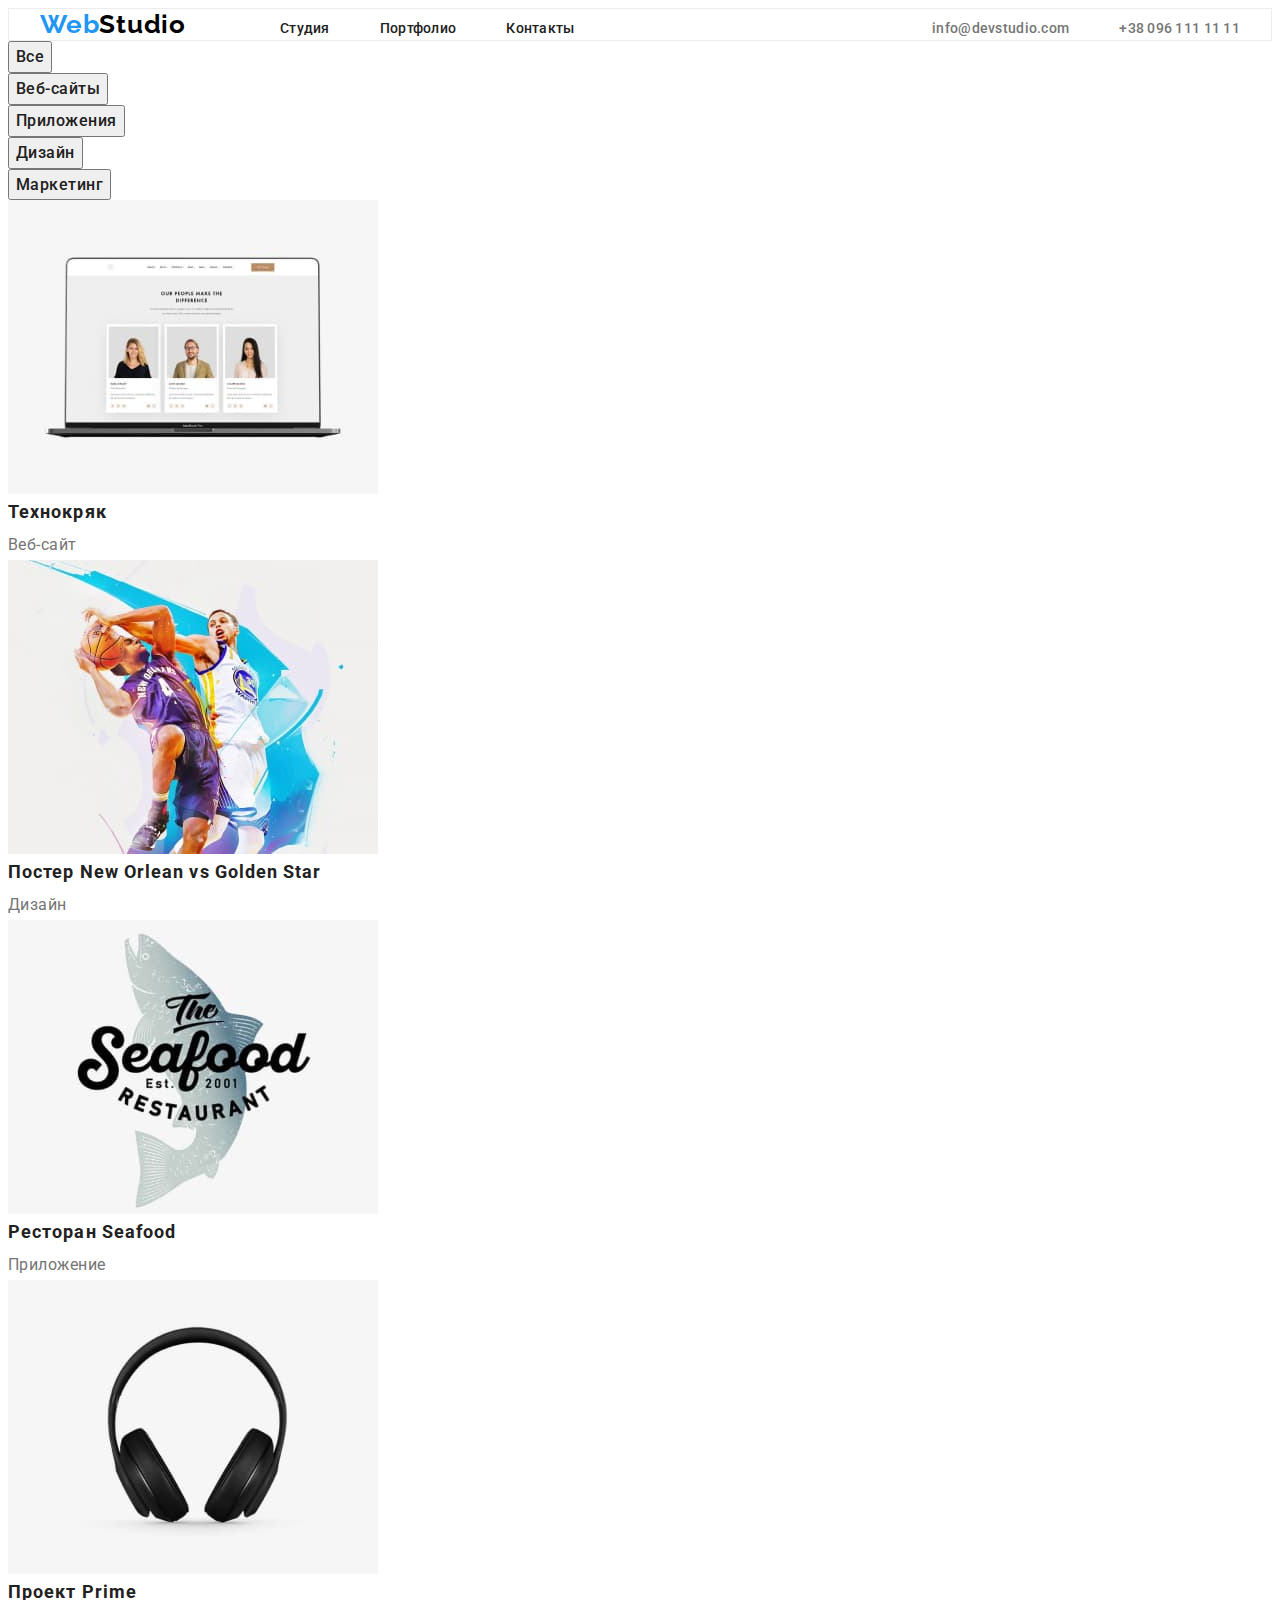
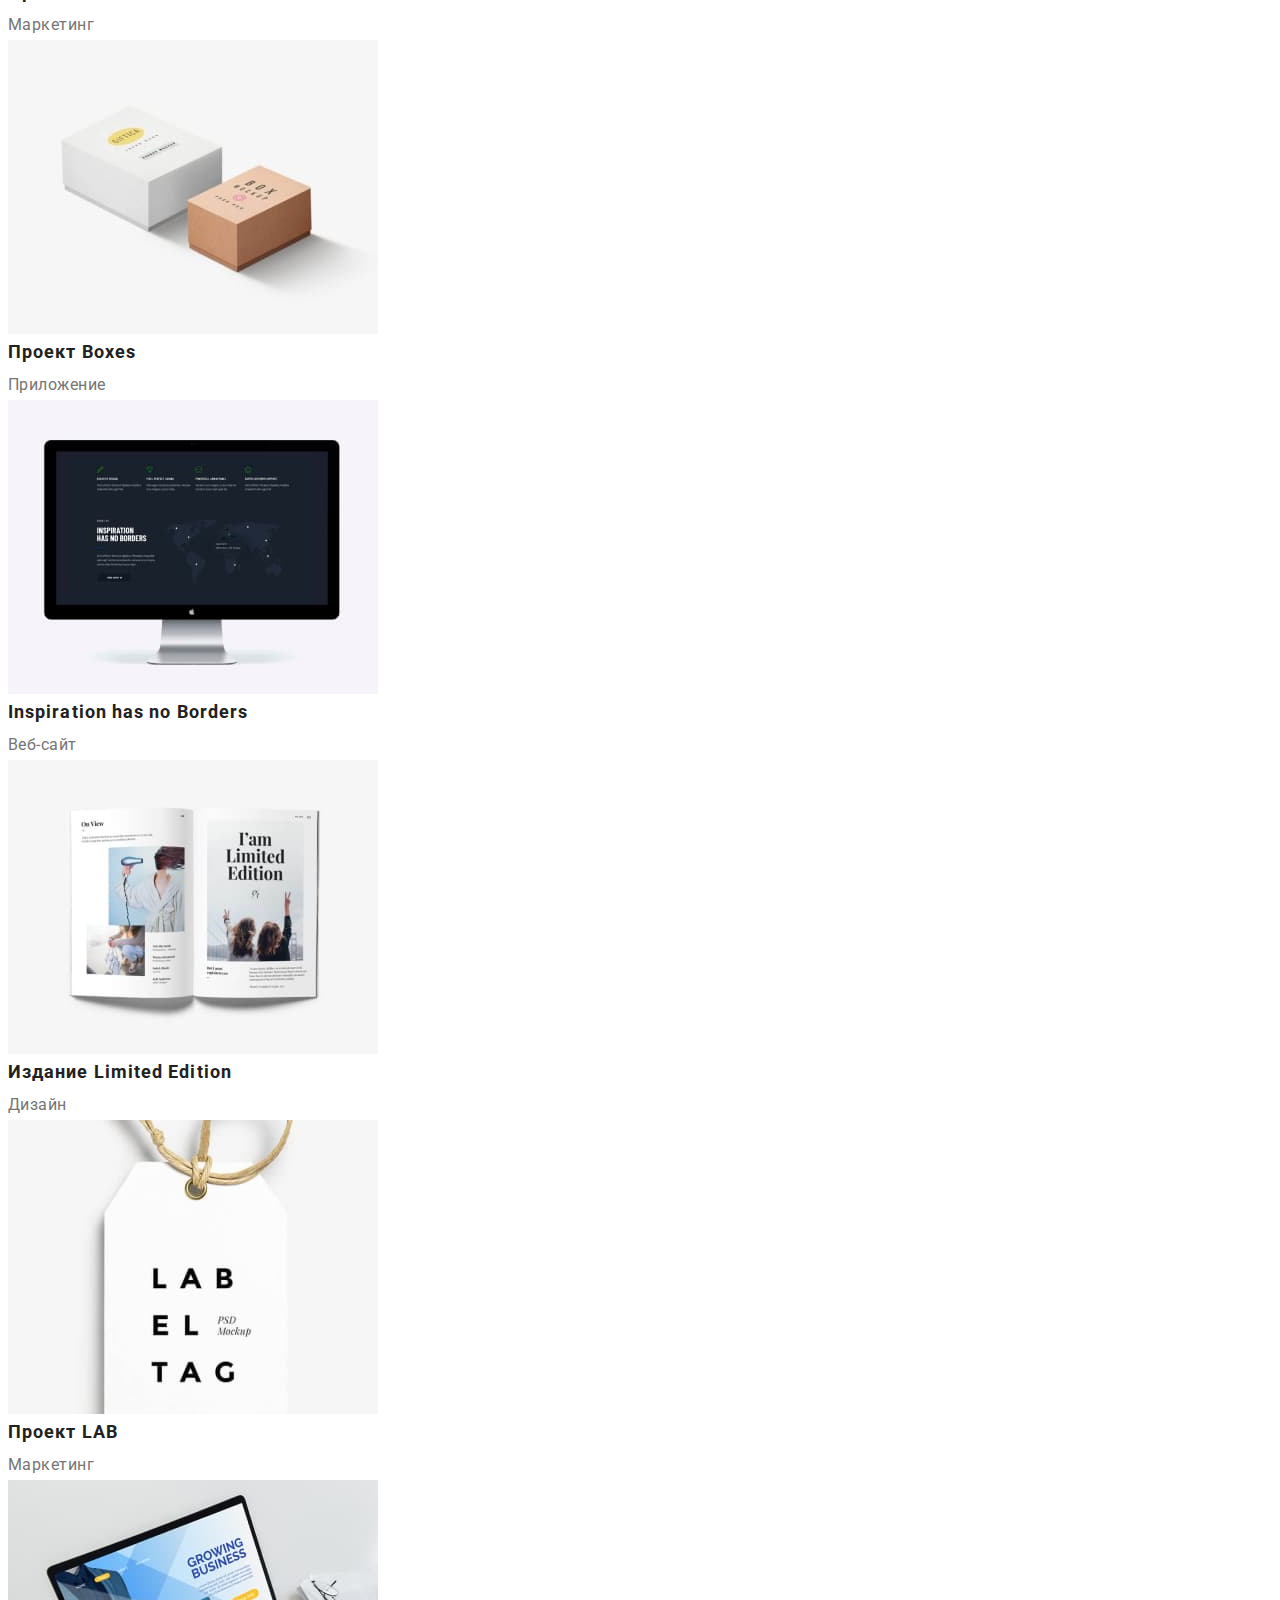
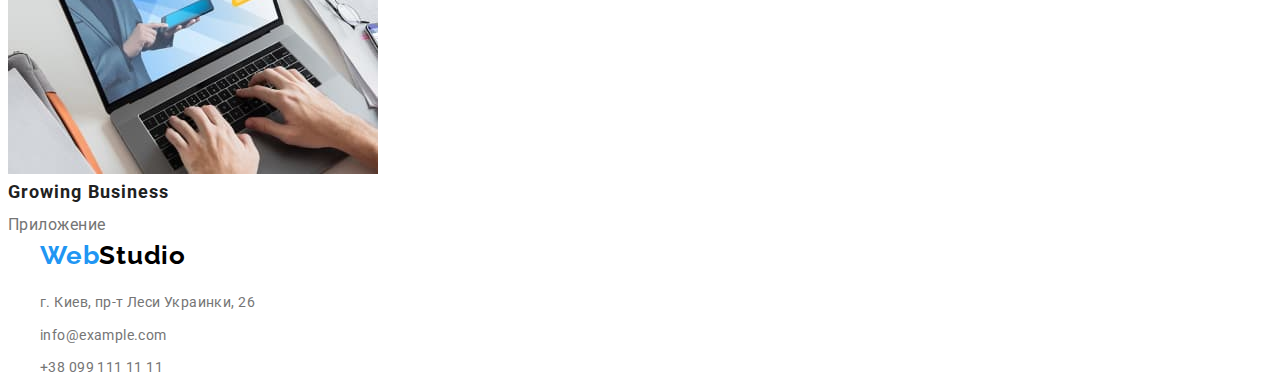
==== portfolio.html @ 62e8ec22 "Переносим файлы с ДЗ2 и добавляем стили геометрии" ====
<!DOCTYPE html>
<html lang="ru">
  <head>
    <meta charset="UTF-8" />
    <meta http-equiv="X-UA-Compatible" content="IE=edge" />
    <meta name="viewport" content="width=device-width, initial-scale=1.0" />
    <title lang="en">WebStudio</title>
    <link rel="preconnect" href="https://fonts.gstatic.com" />
    <link
      href="https://fonts.googleapis.com/css2?family=Raleway:wght@700&family=Roboto:wght@400;500;700;900&display=swap"
      rel="stylesheet"
    />
    <link rel="stylesheet" href="./css/styles.css" />
  </head>
  <body>
    <!-- HEADER -->
    <header class="header">
      <div class="container header-container">
      <nav class="nav-header">
        <a class="link-logo link" href="./index.html" lang="en"
          ><span class="logo-first-part">Web</span>Studio</a
        >
        <ul class="menu">
          <li class="menu-item list">
            <a class="menu-link link" href="./index.html">Студия</a>
          </li>
          <li class="menu-item list">
            <a class="menu-link link" href="#">Портфолио</a>
          </li>
          <li class="menu-item list">
            <a class="menu-link link" href="#">Контакты</a>
          </li>
        </ul>
      </nav>
      <ul class="list-contact">
        <li class="list-contact-item list">
          <a class="list-contact-link link" href="mailto:info@devstudio.com"
            >info@devstudio.com</a
          >
        </li>
        <li class="list-contact-item list">
          <a class="list-contact-link link" href="tel:+380961111111"
            >+38 096 111 11 11</a
          >
        </li>
      </ul>
      </div>
    </header>

    <main>
      <!--PORTFOLIO-->
      <section class="portfolio-section">
        <h2 hidden>Портфолио</h2>
        <ul class="list-filter list">
          <li class="list-filter-item">
            <button class="filter-button" type="button">Все</button>
          </li>
          <li class="list-filter-item">
            <button class="filter-button" type="button">Веб-сайты</button>
          </li>
          <li class="list-filter-item">
            <button class="filter-button" type="button">Приложения</button>
          </li>
          <li class="list-filter-item">
            <button class="filter-button" type="button">Дизайн</button>
          </li>
          <li class="list-filter-item">
            <button class="filter-button" type="button">Маркетинг</button>
          </li>
        </ul>

        <ul class="list-portfolio list">
          <li class="list-portfolio-item">
            <img
              class="list-portfolio-image"
              src="./images/portfolio/portfolio-1.jpg"
              alt="Фото сотрудников"
              width="370"
              height="294"
            />
            <h3 class="list-portfolio-title">Технокряк</h3>
            <p class="description-portfolio">Веб-сайт</p>
          </li>
          <li class="list-portfolio-item">
            <img
              class="list-portfolio-image"
              src="./images/portfolio/portfolio-2.jpg"
              alt="Двое парней играют в баскетбол"
              width="370"
              height="294"
            />
            <h3 class="list-portfolio-title">
              Постер <span lang="en">New Orlean vs Golden Star</span>
            </h3>
            <p class="description-portfolio">Дизайн</p>
          </li>
          <li class="list-portfolio-item">
            <img
              class="list-portfolio-image"
              src="./images/portfolio/portfolio-3.jpg"
              alt="Рыба"
              width="370"
              height="294"
            />
            <h3 class="list-portfolio-title">
              Ресторан <span lang="en">Seafood</span>
            </h3>
            <p class="description-portfolio">Приложение</p>
          </li>
          <li class="list-portfolio-item">
            <img
              class="list-portfolio-image"
              src="./images/portfolio/portfolio-4.jpg"
              alt="Наушники"
              width="370"
              height="294"
            />
            <h3 class="list-portfolio-title">
              Проект <span lang="en">Prime</span>
            </h3>
            <p class="description-portfolio">Маркетинг</p>
          </li>
          <li class="list-portfolio-item">
            <img
              class="list-portfolio-image"
              src="./images/portfolio/portfolio-5.jpg"
              alt="Коробки"
              width="370"
              height="294"
            />
            <h3 class="list-portfolio-title">
              Проект <span lang="en">Boxes</span>
            </h3>
            <p class="description-portfolio">Приложение</p>
          </li>
          <li class="list-portfolio-item">
            <img
              class="list-portfolio-image"
              src="./images/portfolio/portfolio-6.jpg"
              alt="Монитор"
              width="370"
              height="294"
            />
            <h3 class="list-portfolio-title" lang="en">
              Inspiration has no Borders
            </h3>
            <p class="description-portfolio">Веб-сайт</p>
          </li>
          <li class="list-portfolio-item">
            <img
              class="list-portfolio-image"
              src="./images/portfolio/portfolio-7.jpg"
              alt="Открытая книга"
              width="370"
              height="294"
            />
            <h3 class="list-portfolio-title">
              Издание <span lang="en">Limited Edition</span>
            </h3>
            <p class="description-portfolio">Дизайн</p>
          </li>
          <li class="list-portfolio-item">
            <img
              class="list-portfolio-image"
              src="./images/portfolio/portfolio-8.jpg"
              alt="Бирка"
              width="370"
              height="294"
            />
            <h3 class="list-portfolio-title">
              Проект <span lang="en">LAB</span>
            </h3>
            <p class="description-portfolio">Маркетинг</p>
          </li>
          <li class="list-portfolio-item">
            <img
              class="list-portfolio-image"
              src="./images/portfolio/portfolio-9.jpg"
              alt="Ноутбук"
              width="370"
              height="294"
            />
            <h3 class="list-portfolio-title" lang="en">Growing Business</h3>
            <p class="description-portfolio">Приложение</p>
          </li>
        </ul>
      </section>
    </main>

    <!--FOOTER-->
    <footer>
      <div class="container">
      <a class="link-logo link" href="./index.html" lang="en"
        ><span class="logo-first-part">Web</span>Studio</a
      >
      <address class="footer-contact">
        <ul class="contact-list">
          <li class="contact-list-item list">
            <a
              class="contact-list-link link"
              href="https://goo.gl/maps/uwmR4bDLLU36MTBo9"
              target="_blank"
              rel="noopener noreferrer"
              >г. Киев, пр-т Леси Украинки, 26</a
            >
          </li>
          <li class="contact-list-item list">
            <a class="contact-list-link link" href="mailto:info@example.com"
              >info@example.com</a
            >
          </li>
          <li class="contact-list-item list">
            <a class="contact-list-link link" href="tel:+380991111111"
              >+38 099 111 11 11</a
            >
          </li>
        </ul>
      </address>
      </div>
    </footer>
  </body>
</html>
---- css/styles.css ----
:root {
  --main-font: "Roboto", sans-serif;
  --secondary-font: "Raleway", sans-serif;
  --accent-color: #2196f3;
  --main-grey-color: #757575;
  --main-black-color: #212121;
}

h1,
h2,
h3,
h4,
h5,
h6,
p {
  margin-top: 0;
  margin-bottom: 0;
}

ul,
ol {
  margin-top: 0;
  margin-bottom: 0;
  padding-left: 0;
}

img {
  display: block;
}

.list {
  list-style: none;
}

.link {
  text-decoration: none;
}

.container {
  width: 1200px;
  padding-left: 15px;
  padding-right: 15px;
  margin: 0 auto;
}

.section {
  padding-top: 94px;
  padding-bottom: 94px;
}
body {
  font-family: var(--main-font);
}

/* ============= COMPONENTS ============= */
.title {
  font-weight: 700;
  font-size: 36px;
  line-height: 1.16;
  text-align: center;
  letter-spacing: 0.03em;
  color: var(--main-black-color);
  margin-bottom: 50px;
}

/* =============END COMPONENTS ============= */

/*===================HEADER===================*/
.header {
  border: 1px solid #ececec;
}
.header-container {
  display: flex;
  align-items: baseline;
  justify-content: space-between;
}

.nav-header {
  display: flex;
  align-items: baseline;
}

.link-logo {
  font-family: var(--secondary-font);
  font-weight: 700;
  font-size: 26px;
  line-height: 1.19;
  letter-spacing: 0.03em;
  color: #000000;
  margin-right: 94px;
}

.logo-first-part {
  color: #2196f3;
}
.menu {
  display: flex;
}

.menu-item:not(:last-child) {
  margin-right: 50px;
}

.menu-link {
  font-weight: 500;
  font-size: 14px;
  line-height: 1.14;
  letter-spacing: 0.02em;
  color: var(--main-black-color);
}

.menu-link:hover,
.menu-link:focus {
  color: var(--accent-color);
}

.list-contact {
  display: flex;
}

.list-contact-item:not(:last-child) {
  margin-right: 50px;
}

.list-contact-link {
  font-weight: 500;
  font-size: 14px;
  line-height: 1.4;
  letter-spacing: 0.02em;
  color: var(--main-grey-color);
}

.list-contact-link:hover,
.list-contact-link:focus {
  color: var(--accent-color);
}

/*=================END HEADER=================*/

/*===================HERO=====================*/

.hero-section {
  text-align: center;
  padding-top: 200px;
  padding-bottom: 200px;
}
.hero-title {
  font-weight: 900;
  font-size: 44px;
  line-height: 1.36;
  text-align: center;
  letter-spacing: 0.06em;
  text-transform: uppercase;
  margin-bottom: 30px;
}

.modal-btn {
  padding: 10px 32px;
  border-radius: 4px;
  font-weight: 700;
  font-size: 16px;
  line-height: 1.87;
  letter-spacing: 0.06em;
  background-color: #2196f3;
  color: #ffffff;
  cursor: pointer;
}

.modal-btn:hover,
.modal-btn:focus {
  background-color: #188ce8;
}

/*=================END HERO=================*/

/*=================ADVANTAGE=================*/

.advantage-list {
  display: flex;
}

.advantage-list-item {
  width: 270px;
  height: 101px;
}
.advantage-list-item:not(:last-child) {
  margin-right: 30px;
}
.advantage-title {
  font-weight: 700;
  font-size: 14px;
  line-height: 1.42;
  letter-spacing: 0.03em;
  text-transform: uppercase;
  color: var(--main-black-color);
  margin-bottom: 10px;
}

.description {
  font-size: 14px;
  line-height: 1.71;
  letter-spacing: 0.03em;
  color: var(--main-grey-color);
}
/*=================END ADVANTAGE=================*/

/*=================DOING=================*/

.doing-list {
  display: flex;
  justify-content: center;
}

.doing-list-item:not(:last-child) {
  margin-right: 30px;
}

/*=================END DOING=================*/

/*=================TEAM=================*/

.team-list {
  display: flex;
}

.team-list-item:not(:last-child) {
  margin-right: 30px;
}

.team-list-item {
  display: flex;
  flex-direction: column;
  align-items: center;
}

.team-list-image {
  margin-bottom: 30px;
}

.team-title {
  font-weight: 500;
  font-size: 16px;
  line-height: 1.18;
  letter-spacing: 0.03em;
  color: var(--main-black-color);
  margin-bottom: 10px;
}

.position {
  font-weight: 400;
  font-size: 16px;
  line-height: 1.18;
  letter-spacing: 0.03em;
  color: var(--main-grey-color);
}
/*=================END TEAM=================*/

/*=================FOOTER=================*/

.footer-container {
  display: block;
}


.footer-contact {
  margin-top: 20px;
}

.contact-list-item:not(:last-child) {
margin-bottom: 9px;
}
.contact-list-link {
  font-style: normal;
  font-weight: 400;
  font-size: 14px;
  line-height: 1.71;
  letter-spacing: 0.03em;
  color: var(--main-grey-color);
}
/*=================END FOOTER=================*/

/*=================PORTFOLIO=================*/
.filter-button {
  font-family: var(--main-font);
  font-weight: 500;
  font-size: 16px;
  line-height: 1.62;
  text-align: center;
  letter-spacing: 0.03em;
  color: var(--main-black-color);
  cursor: pointer;
}

.filter-button:hover,
.filter-button:focus {
  background-color: var(--accent-color);
  color: #ffffff;
}

.list-portfolio-title {
  font-weight: 700;
  font-size: 18px;
  line-height: 2;
  letter-spacing: 0.06em;
  color: var(--main-black-color);
}

.description-portfolio {
  font-weight: 400;
  font-size: 16px;
  line-height: 1.87;
  letter-spacing: 0.03em;
  color: var(--main-grey-color);
}
/*=====================END PORTFOLIO====================*/
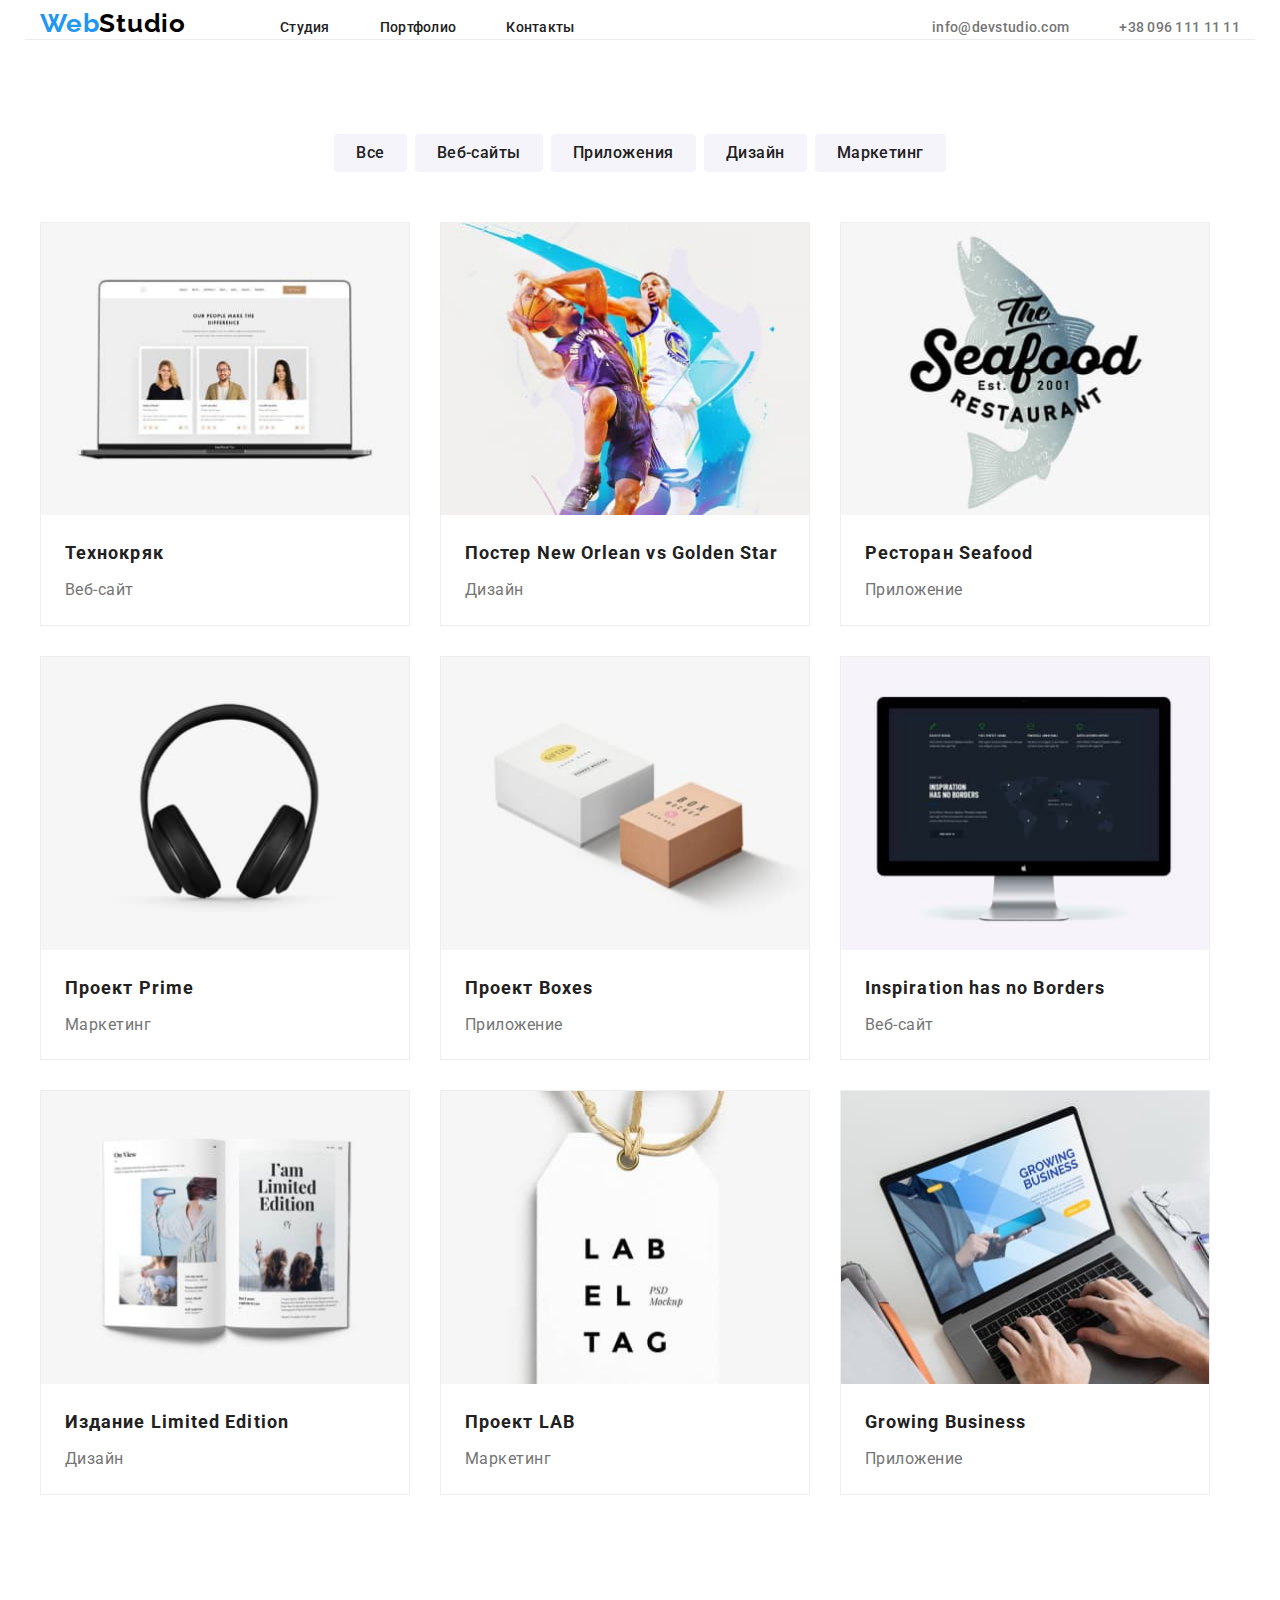
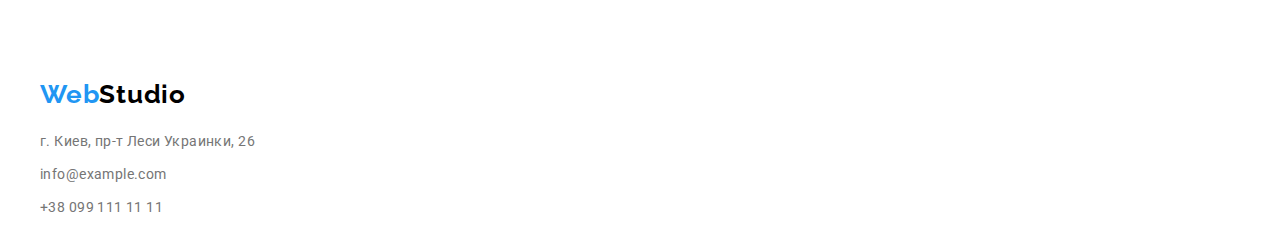
==== commit 3511074d: "Добавляет изменение в index.html и добавляем стили геометрии в Портфолио" ====
--- a/portfolio.html
+++ b/portfolio.html
@@ -10,212 +10,238 @@
       href="https://fonts.googleapis.com/css2?family=Raleway:wght@700&family=Roboto:wght@400;500;700;900&display=swap"
       rel="stylesheet"
     />
+    <link
+      rel="stylesheet"
+      href="https://cdnjs.cloudflare.com/ajax/libs/modern-normalize/1.0.0/modern-normalize.min.css"
+      integrity="sha512-ISS7cAi1PEhQ8jnbJpJZMd29NlhNj4AWYyLOSp2CE/CsHxTCu+r+t0D2yoJudVrd0/8fTVPUVDzY5Tvli75u/g=="
+      crossorigin="anonymous"
+    />
     <link rel="stylesheet" href="./css/styles.css" />
   </head>
   <body>
     <!-- HEADER -->
     <header class="header">
       <div class="container header-container">
-      <nav class="nav-header">
-        <a class="link-logo link" href="./index.html" lang="en"
-          ><span class="logo-first-part">Web</span>Studio</a
-        >
-        <ul class="menu">
-          <li class="menu-item list">
-            <a class="menu-link link" href="./index.html">Студия</a>
+        <nav class="nav-header">
+          <a class="link-logo link" href="./index.html" lang="en"
+            ><span class="logo-first-part">Web</span>Studio</a
+          >
+          <ul class="menu">
+            <li class="menu-item list">
+              <a class="menu-link link" href="./index.html">Студия</a>
+            </li>
+            <li class="menu-item list">
+              <a class="menu-link link" href="./portfolio.html">Портфолио</a>
+            </li>
+            <li class="menu-item list">
+              <a class="menu-link link" href="#">Контакты</a>
+            </li>
+          </ul>
+        </nav>
+        <ul class="list-contact">
+          <li class="list-contact-item list">
+            <a class="list-contact-link link" href="mailto:info@devstudio.com"
+              >info@devstudio.com</a
+            >
           </li>
-          <li class="menu-item list">
-            <a class="menu-link link" href="#">Портфолио</a>
-          </li>
-          <li class="menu-item list">
-            <a class="menu-link link" href="#">Контакты</a>
+          <li class="list-contact-item list">
+            <a class="list-contact-link link" href="tel:+380961111111"
+              >+38 096 111 11 11</a
+            >
           </li>
         </ul>
-      </nav>
-      <ul class="list-contact">
-        <li class="list-contact-item list">
-          <a class="list-contact-link link" href="mailto:info@devstudio.com"
-            >info@devstudio.com</a
-          >
-        </li>
-        <li class="list-contact-item list">
-          <a class="list-contact-link link" href="tel:+380961111111"
-            >+38 096 111 11 11</a
-          >
-        </li>
-      </ul>
       </div>
     </header>
 
     <main>
       <!--PORTFOLIO-->
-      <section class="portfolio-section">
-        <h2 hidden>Портфолио</h2>
-        <ul class="list-filter list">
-          <li class="list-filter-item">
-            <button class="filter-button" type="button">Все</button>
-          </li>
-          <li class="list-filter-item">
-            <button class="filter-button" type="button">Веб-сайты</button>
-          </li>
-          <li class="list-filter-item">
-            <button class="filter-button" type="button">Приложения</button>
-          </li>
-          <li class="list-filter-item">
-            <button class="filter-button" type="button">Дизайн</button>
-          </li>
-          <li class="list-filter-item">
-            <button class="filter-button" type="button">Маркетинг</button>
-          </li>
-        </ul>
+      <section class="portfolio-section section">
+        <div class="container">
+          <h2 class="visually-hidden">Портфолио</h2>
+          <ul class="list-filter list">
+            <li class="list-filter-item">
+              <button class="filter-button" type="button">Все</button>
+            </li>
+            <li class="list-filter-item">
+              <button class="filter-button" type="button">Веб-сайты</button>
+            </li>
+            <li class="list-filter-item">
+              <button class="filter-button" type="button">Приложения</button>
+            </li>
+            <li class="list-filter-item">
+              <button class="filter-button" type="button">Дизайн</button>
+            </li>
+            <li class="list-filter-item">
+              <button class="filter-button" type="button">Маркетинг</button>
+            </li>
+          </ul>
 
-        <ul class="list-portfolio list">
-          <li class="list-portfolio-item">
-            <img
-              class="list-portfolio-image"
-              src="./images/portfolio/portfolio-1.jpg"
-              alt="Фото сотрудников"
-              width="370"
-              height="294"
-            />
-            <h3 class="list-portfolio-title">Технокряк</h3>
-            <p class="description-portfolio">Веб-сайт</p>
-          </li>
-          <li class="list-portfolio-item">
-            <img
-              class="list-portfolio-image"
-              src="./images/portfolio/portfolio-2.jpg"
-              alt="Двое парней играют в баскетбол"
-              width="370"
-              height="294"
-            />
-            <h3 class="list-portfolio-title">
-              Постер <span lang="en">New Orlean vs Golden Star</span>
-            </h3>
-            <p class="description-portfolio">Дизайн</p>
-          </li>
-          <li class="list-portfolio-item">
-            <img
-              class="list-portfolio-image"
-              src="./images/portfolio/portfolio-3.jpg"
-              alt="Рыба"
-              width="370"
-              height="294"
-            />
-            <h3 class="list-portfolio-title">
-              Ресторан <span lang="en">Seafood</span>
-            </h3>
-            <p class="description-portfolio">Приложение</p>
-          </li>
-          <li class="list-portfolio-item">
-            <img
-              class="list-portfolio-image"
-              src="./images/portfolio/portfolio-4.jpg"
-              alt="Наушники"
-              width="370"
-              height="294"
-            />
-            <h3 class="list-portfolio-title">
-              Проект <span lang="en">Prime</span>
-            </h3>
-            <p class="description-portfolio">Маркетинг</p>
-          </li>
-          <li class="list-portfolio-item">
-            <img
-              class="list-portfolio-image"
-              src="./images/portfolio/portfolio-5.jpg"
-              alt="Коробки"
-              width="370"
-              height="294"
-            />
-            <h3 class="list-portfolio-title">
-              Проект <span lang="en">Boxes</span>
-            </h3>
-            <p class="description-portfolio">Приложение</p>
-          </li>
-          <li class="list-portfolio-item">
-            <img
-              class="list-portfolio-image"
-              src="./images/portfolio/portfolio-6.jpg"
-              alt="Монитор"
-              width="370"
-              height="294"
-            />
-            <h3 class="list-portfolio-title" lang="en">
-              Inspiration has no Borders
-            </h3>
-            <p class="description-portfolio">Веб-сайт</p>
-          </li>
-          <li class="list-portfolio-item">
-            <img
-              class="list-portfolio-image"
-              src="./images/portfolio/portfolio-7.jpg"
-              alt="Открытая книга"
-              width="370"
-              height="294"
-            />
-            <h3 class="list-portfolio-title">
-              Издание <span lang="en">Limited Edition</span>
-            </h3>
-            <p class="description-portfolio">Дизайн</p>
-          </li>
-          <li class="list-portfolio-item">
-            <img
-              class="list-portfolio-image"
-              src="./images/portfolio/portfolio-8.jpg"
-              alt="Бирка"
-              width="370"
-              height="294"
-            />
-            <h3 class="list-portfolio-title">
-              Проект <span lang="en">LAB</span>
-            </h3>
-            <p class="description-portfolio">Маркетинг</p>
-          </li>
-          <li class="list-portfolio-item">
-            <img
-              class="list-portfolio-image"
-              src="./images/portfolio/portfolio-9.jpg"
-              alt="Ноутбук"
-              width="370"
-              height="294"
-            />
-            <h3 class="list-portfolio-title" lang="en">Growing Business</h3>
-            <p class="description-portfolio">Приложение</p>
-          </li>
-        </ul>
-      </section>
+          <ul class="list-portfolio list">
+            <li class="list-portfolio-item">
+              <img
+                class="list-portfolio-image"
+                src="./images/portfolio/portfolio-1.jpg"
+                alt="Фото сотрудников"
+                width="370"
+                height="294"
+              />
+              <div class="list-portfolio-content">
+              <h3 class="list-portfolio-title">Технокряк</h3>
+              <p class="description-portfolio">Веб-сайт</p>
+              </div>
+            </li>
+            <li class="list-portfolio-item">
+              <img
+                class="list-portfolio-image"
+                src="./images/portfolio/portfolio-2.jpg"
+                alt="Двое парней играют в баскетбол"
+                width="370"
+                height="294"
+              />
+              <div class="list-portfolio-content">
+              <h3 class="list-portfolio-title">
+                Постер <span lang="en">New Orlean vs Golden Star</span>
+              </h3>
+              <p class="description-portfolio">Дизайн</p>
+            </div>
+            </li>
+            <li class="list-portfolio-item">
+              <img
+                class="list-portfolio-image"
+                src="./images/portfolio/portfolio-3.jpg"
+                alt="Рыба"
+                width="370"
+                height="294"
+              />
+              <div class="list-portfolio-content">
+              <h3 class="list-portfolio-title">
+                Ресторан <span lang="en">Seafood</span>
+              </h3>
+              <p class="description-portfolio">Приложение</p>
+            </div>
+            </li>
+            <li class="list-portfolio-item">
+              <img
+                class="list-portfolio-image"
+                src="./images/portfolio/portfolio-4.jpg"
+                alt="Наушники"
+                width="370"
+                height="294"
+              />
+              <div class="list-portfolio-content">
+              <h3 class="list-portfolio-title">
+                Проект <span lang="en">Prime</span>
+              </h3>
+              <p class="description-portfolio">Маркетинг</p>
+            </div>
+            </li>
+            <li class="list-portfolio-item">
+              <img
+                class="list-portfolio-image"
+                src="./images/portfolio/portfolio-5.jpg"
+                alt="Коробки"
+                width="370"
+                height="294"
+              />
+              <div class="list-portfolio-content">
+              <h3 class="list-portfolio-title">
+                Проект <span lang="en">Boxes</span>
+              </h3>
+              <p class="description-portfolio">Приложение</p>
+            </div>
+            </li>
+            <li class="list-portfolio-item">
+              <img
+                class="list-portfolio-image"
+                src="./images/portfolio/portfolio-6.jpg"
+                alt="Монитор"
+                width="370"
+                height="294"
+              />
+              <div class="list-portfolio-content">
+              <h3 class="list-portfolio-title" lang="en">
+                Inspiration has no Borders
+              </h3>
+              <p class="description-portfolio">Веб-сайт</p>
+            </div>
+            </li>
+            <li class="list-portfolio-item">
+              <img
+                class="list-portfolio-image"
+                src="./images/portfolio/portfolio-7.jpg"
+                alt="Открытая книга"
+                width="370"
+                height="294"
+              />
+              <div class="list-portfolio-content">
+              <h3 class="list-portfolio-title">
+                Издание <span lang="en">Limited Edition</span>
+              </h3>
+              <p class="description-portfolio">Дизайн</p>
+            </div>
+            </li>
+            <li class="list-portfolio-item">
+              <img
+                class="list-portfolio-image"
+                src="./images/portfolio/portfolio-8.jpg"
+                alt="Бирка"
+                width="370"
+                height="294"
+              />
+              <div class="list-portfolio-content">
+              <h3 class="list-portfolio-title">
+                Проект <span lang="en">LAB</span>
+              </h3>
+              <p class="description-portfolio">Маркетинг</p>
+            </div>
+            </li>
+            <li class="list-portfolio-item">
+              <img
+                class="list-portfolio-image"
+                src="./images/portfolio/portfolio-9.jpg"
+                alt="Ноутбук"
+                width="370"
+                height="294"
+              />
+              <div class="list-portfolio-content">
+              <h3 class="list-portfolio-title" lang="en">Growing Business</h3>
+              <p class="description-portfolio">Приложение</p>
+            </li>
+          </ul>
+        </div>
+      </div></sectio
+      n>
     </main>
 
     <!--FOOTER-->
     <footer>
-      <div class="container">
-      <a class="link-logo link" href="./index.html" lang="en"
-        ><span class="logo-first-part">Web</span>Studio</a
-      >
-      <address class="footer-contact">
-        <ul class="contact-list">
-          <li class="contact-list-item list">
-            <a
-              class="contact-list-link link"
-              href="https://goo.gl/maps/uwmR4bDLLU36MTBo9"
-              target="_blank"
-              rel="noopener noreferrer"
-              >г. Киев, пр-т Леси Украинки, 26</a
-            >
-          </li>
-          <li class="contact-list-item list">
-            <a class="contact-list-link link" href="mailto:info@example.com"
-              >info@example.com</a
-            >
-          </li>
-          <li class="contact-list-item list">
-            <a class="contact-list-link link" href="tel:+380991111111"
-              >+38 099 111 11 11</a
-            >
-          </li>
-        </ul>
-      </address>
+      <div class="container footer-container">
+        <a class="link-logo link" href="./index.html" lang="en"
+          ><span class="logo-first-part">Web</span>Studio</a
+        >
+        <address class="footer-contact">
+          <ul class="contact-list">
+            <li class="contact-list-item list">
+              <a
+                class="contact-list-link link"
+                href="https://goo.gl/maps/uwmR4bDLLU36MTBo9"
+                target="_blank"
+                rel="noopener noreferrer"
+                >г. Киев, пр-т Леси Украинки, 26</a
+              >
+            </li>
+            <li class="contact-list-item list">
+              <a class="contact-list-link link" href="mailto:info@example.com"
+                >info@example.com</a
+              >
+            </li>
+            <li class="contact-list-item list">
+              <a class="contact-list-link link" href="tel:+380991111111"
+                >+38 099 111 11 11</a
+              >
+            </li>
+          </ul>
+        </address>
       </div>
     </footer>
   </body>
--- a/css/styles.css
+++ b/css/styles.css
@@ -4,6 +4,7 @@
   --accent-color: #2196f3;
   --main-grey-color: #757575;
   --main-black-color: #212121;
+  --gap-card-set: 30px;
 }
 
 h1,
@@ -26,6 +27,8 @@
 
 img {
   display: block;
+  max-width: 100%;
+  height: auto;
 }
 
 .list {
@@ -65,13 +68,12 @@
 /* =============END COMPONENTS ============= */
 
 /*===================HEADER===================*/
-.header {
-  border: 1px solid #ececec;
-}
+
 .header-container {
   display: flex;
   align-items: baseline;
   justify-content: space-between;
+  border-bottom: 1px solid #ececec;
 }
 
 .nav-header {
@@ -163,6 +165,7 @@
   background-color: #2196f3;
   color: #ffffff;
   cursor: pointer;
+  border: #2196f3;
 }
 
 .modal-btn:hover,
@@ -174,6 +177,18 @@
 
 /*=================ADVANTAGE=================*/
 
+.visually-hidden {
+  position: absolute;
+  width: 1px;
+  height: 1px;
+  margin: -1px;
+  border: 0;
+  padding: 0;
+  white-space: nowrap;
+  clip-path: inset(100%);
+  clip: rect(0 0 0 0);
+  overflow: hidden;
+}
 .advantage-list {
   display: flex;
 }
@@ -208,10 +223,11 @@
 .doing-list {
   display: flex;
   justify-content: center;
-}
-
-.doing-list-item:not(:last-child) {
-  margin-right: 30px;
+  margin-right: calc(- 1 * var(--gap-card-set));
+}
+
+.doing-list-item {
+  margin-right: var(--gap-card-set);
 }
 
 /*=================END DOING=================*/
@@ -220,20 +236,27 @@
 
 .team-list {
   display: flex;
-}
-
-.team-list-item:not(:last-child) {
-  margin-right: 30px;
+  margin-right: calc(- 1 * var(--gap-card-set));
+}
+
+.team-list-item {
+  flex-basis: calc(100% / 4 - var(--gap-card-set));
+  margin-right: var(--gap-card-set);
 }
 
 .team-list-item {
   display: flex;
   flex-direction: column;
   align-items: center;
-}
-
-.team-list-image {
-  margin-bottom: 30px;
+  background: #ffffff;
+  box-shadow: 0px 1px 3px rgba(0, 0, 0, 0.12), 0px 1px 1px rgba(0, 0, 0, 0.14),
+    0px 2px 1px rgba(0, 0, 0, 0.2);
+  border-radius: 0px 0px 4px 4px;
+}
+
+.team-list-content {
+  padding-top: 30px;
+  padding-bottom: 30px;
 }
 
 .team-title {
@@ -258,16 +281,17 @@
 
 .footer-container {
   display: block;
-}
-
+  padding-top: 60px;
+}
 
 .footer-contact {
   margin-top: 20px;
 }
 
 .contact-list-item:not(:last-child) {
-margin-bottom: 9px;
-}
+  margin-bottom: 9px;
+}
+
 .contact-list-link {
   font-style: normal;
   font-weight: 400;
@@ -279,7 +303,19 @@
 /*=================END FOOTER=================*/
 
 /*=================PORTFOLIO=================*/
+
+.list-filter {
+  margin-bottom: 50px;
+  display: flex;
+  justify-content: center;
+}
+
+.list-filter-item:not(:last-child) {
+  margin-right: 8px;
+}
+
 .filter-button {
+  padding: 6px 22px;
   font-family: var(--main-font);
   font-weight: 500;
   font-size: 16px;
@@ -288,6 +324,9 @@
   letter-spacing: 0.03em;
   color: var(--main-black-color);
   cursor: pointer;
+  background: #f5f4fa;
+  border-radius: 4px;
+  border: #757575;
 }
 
 .filter-button:hover,
@@ -296,12 +335,37 @@
   color: #ffffff;
 }
 
+.filter-button:active {
+  background-color: var(--accent-color);
+  color: #ffffff;
+}
+
+.list-portfolio {
+  display: flex;
+  flex-wrap: wrap;
+  margin-right: calc(- 1 * var(--gap-card-set));
+  margin-bottom: calc(- 1 * var(--gap-card-set));
+}
+
+.list-portfolio-item {
+  flex-basis: calc(100% / 3 - var(--gap-card-set));
+  margin-right: var(--gap-card-set);
+  margin-bottom: var(--gap-card-set);
+  background: #ffffff;
+  border: 1px solid #eeeeee;
+  box-sizing: border-box;
+}
 .list-portfolio-title {
   font-weight: 700;
   font-size: 18px;
   line-height: 2;
   letter-spacing: 0.06em;
   color: var(--main-black-color);
+  margin-bottom: 4px;
+}
+
+.list-portfolio-content {
+  padding: 20px 24px;
 }
 
 .description-portfolio {
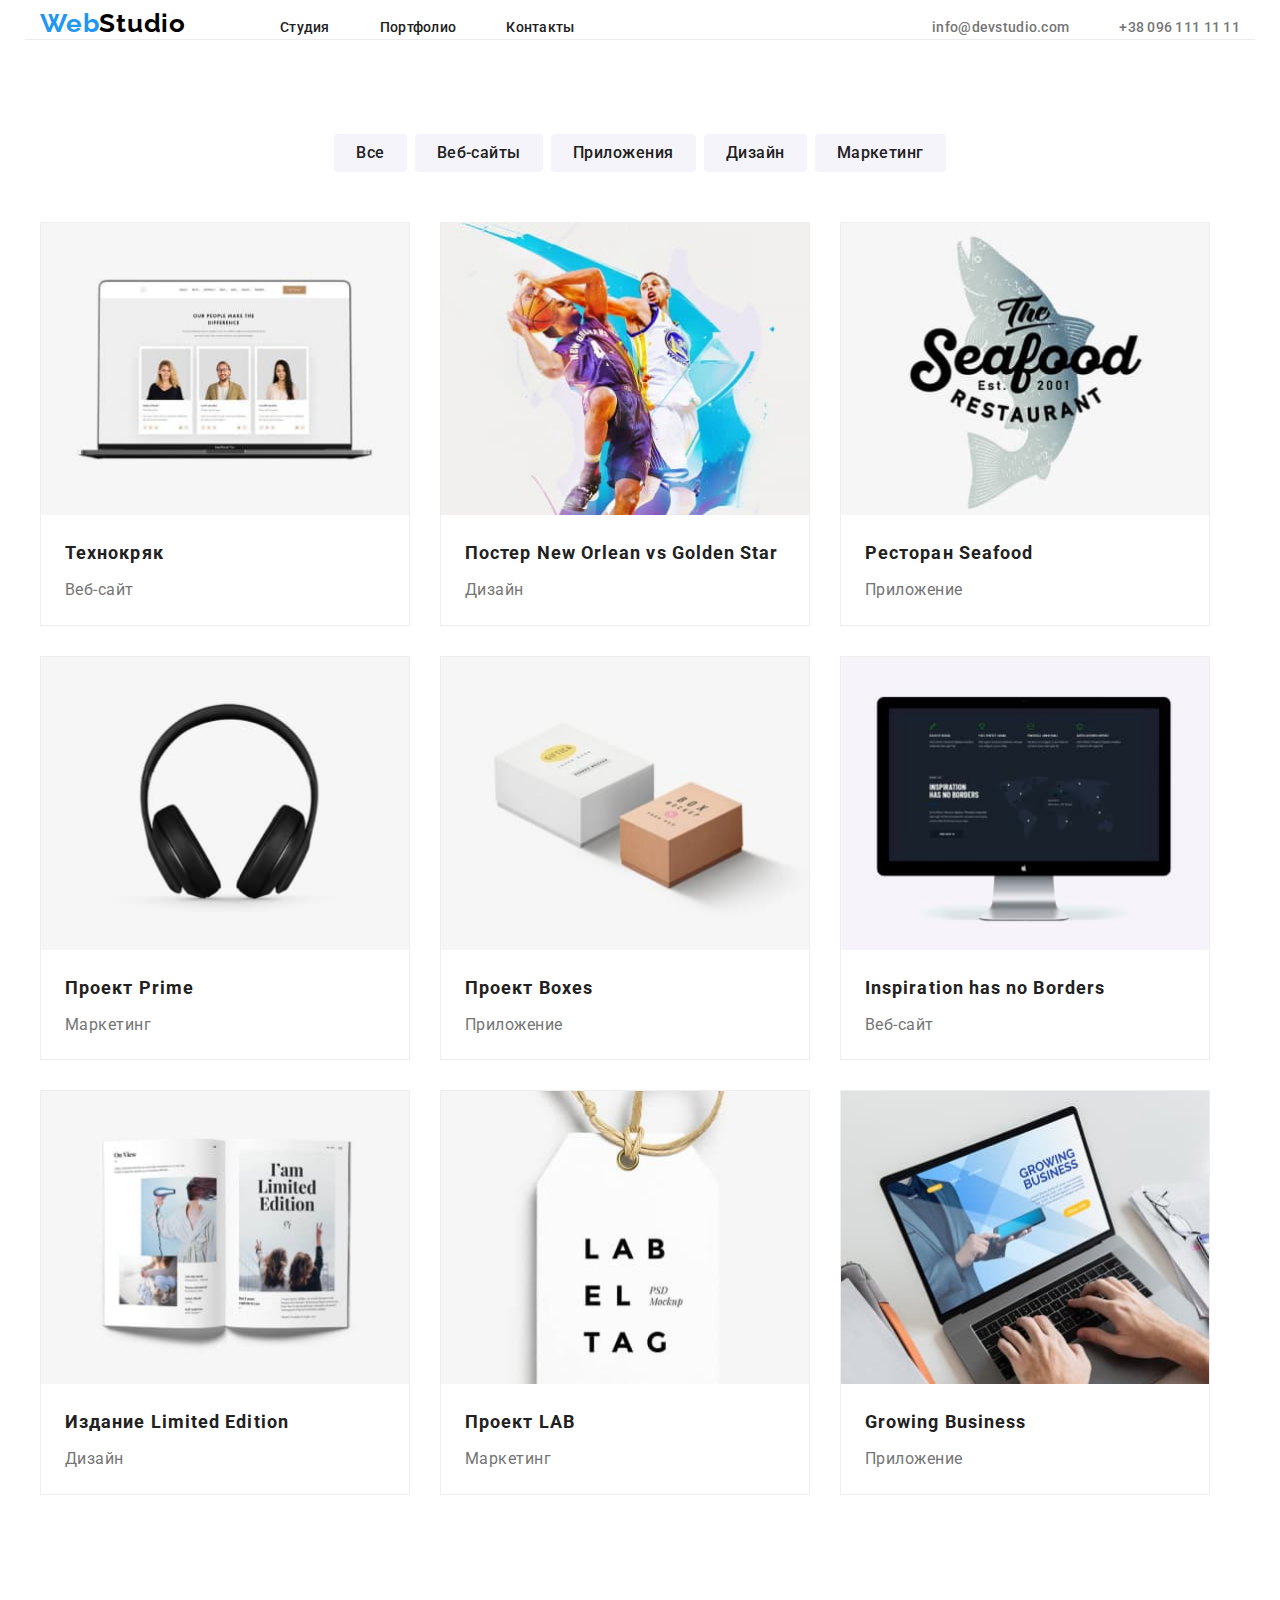
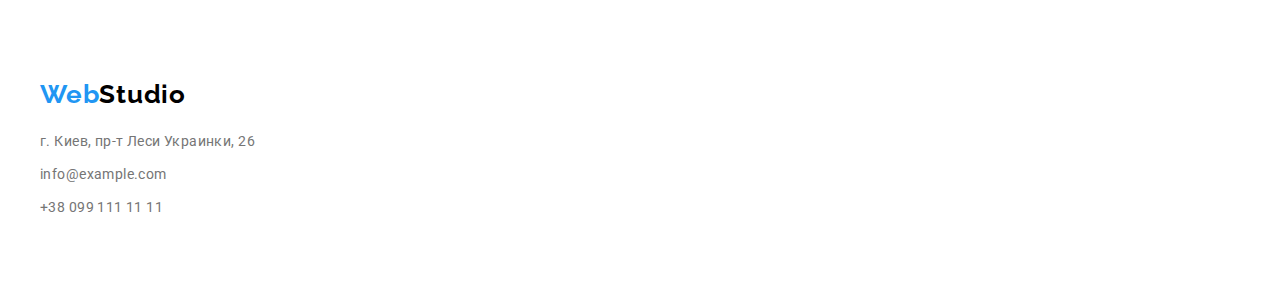
==== commit 498ffeda: "Внесение изменений" ====
--- a/portfolio.html
+++ b/portfolio.html
@@ -216,7 +216,7 @@
     <!--FOOTER-->
     <footer>
       <div class="container footer-container">
-        <a class="link-logo link" href="./index.html" lang="en"
+        <a class="link-logo-footer link" href="./index.html" lang="en"
           ><span class="logo-first-part">Web</span>Studio</a
         >
         <address class="footer-contact">
--- a/css/styles.css
+++ b/css/styles.css
@@ -282,6 +282,16 @@
 .footer-container {
   display: block;
   padding-top: 60px;
+  padding-bottom: 60px;
+}
+
+.link-logo-footer {
+  font-family: var(--secondary-font);
+  font-weight: 700;
+  font-size: 26px;
+  line-height: 1.19;
+  letter-spacing: 0.03em;
+  color: #000000;
 }
 
 .footer-contact {
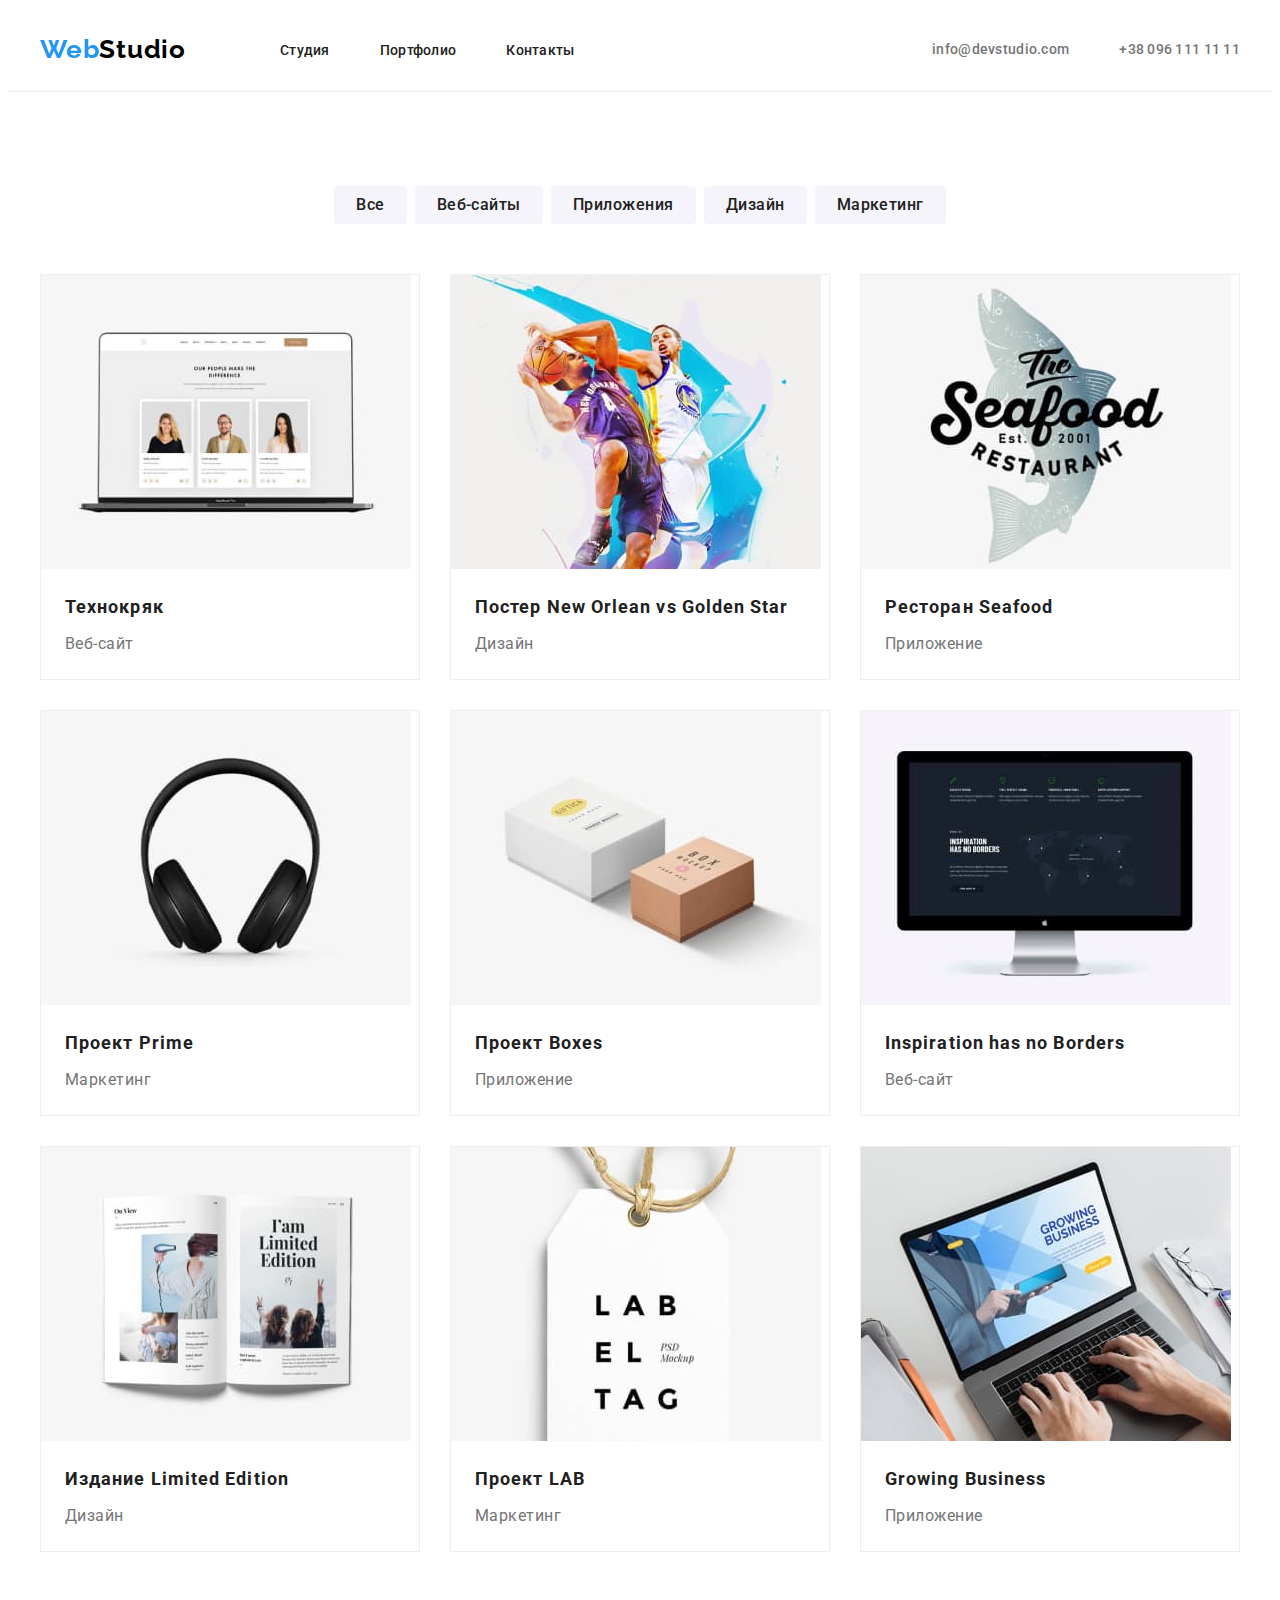
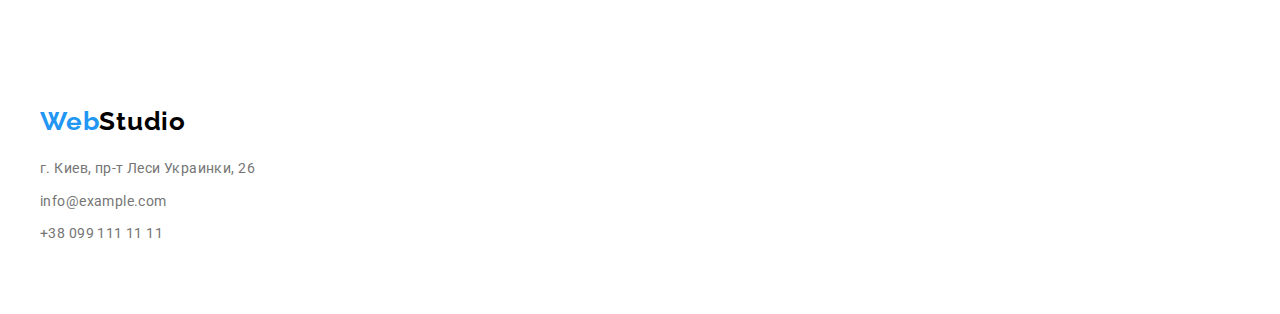
==== commit 16e6c6cd: "Правки ДЗ" ====
--- a/portfolio.html
+++ b/portfolio.html
@@ -214,7 +214,7 @@
     </main>
 
     <!--FOOTER-->
-    <footer>
+    <footer class="footer-section">
       <div class="container footer-container">
         <a class="link-logo-footer link" href="./index.html" lang="en"
           ><span class="logo-first-part">Web</span>Studio</a
--- a/css/styles.css
+++ b/css/styles.css
@@ -69,16 +69,18 @@
 
 /*===================HEADER===================*/
 
+.header {
+  border-bottom: 1px solid #ececec;
+}
 .header-container {
   display: flex;
-  align-items: baseline;
+  align-items: center;
   justify-content: space-between;
-  border-bottom: 1px solid #ececec;
 }
 
 .nav-header {
   display: flex;
-  align-items: baseline;
+  align-items: center;
 }
 
 .link-logo {
@@ -96,6 +98,8 @@
 }
 .menu {
   display: flex;
+  padding-top: 32px;
+  padding-bottom: 32px;
 }
 
 .menu-item:not(:last-child) {
@@ -117,6 +121,7 @@
 
 .list-contact {
   display: flex;
+  align-items: center;
 }
 
 .list-contact-item:not(:last-child) {
@@ -220,6 +225,9 @@
 
 /*=================DOING=================*/
 
+.section-doing {
+  padding-top: 0px;
+}
 .doing-list {
   display: flex;
   justify-content: center;
@@ -242,12 +250,6 @@
 .team-list-item {
   flex-basis: calc(100% / 4 - var(--gap-card-set));
   margin-right: var(--gap-card-set);
-}
-
-.team-list-item {
-  display: flex;
-  flex-direction: column;
-  align-items: center;
   background: #ffffff;
   box-shadow: 0px 1px 3px rgba(0, 0, 0, 0.12), 0px 1px 1px rgba(0, 0, 0, 0.14),
     0px 2px 1px rgba(0, 0, 0, 0.2);
@@ -266,6 +268,7 @@
   letter-spacing: 0.03em;
   color: var(--main-black-color);
   margin-bottom: 10px;
+  text-align: center;
 }
 
 .position {
@@ -274,15 +277,19 @@
   line-height: 1.18;
   letter-spacing: 0.03em;
   color: var(--main-grey-color);
+  text-align: center;
 }
 /*=================END TEAM=================*/
 
 /*=================FOOTER=================*/
+
+.footer-section {
+  padding-top: 60px;
+  padding-bottom: 60px;
+}
 
 .footer-container {
   display: block;
-  padding-top: 60px;
-  padding-bottom: 60px;
 }
 
 .link-logo-footer {
@@ -353,14 +360,14 @@
 .list-portfolio {
   display: flex;
   flex-wrap: wrap;
-  margin-right: calc(- 1 * var(--gap-card-set));
-  margin-bottom: calc(- 1 * var(--gap-card-set));
+  margin-right: -30px;
+  margin-bottom: -30px;
 }
 
 .list-portfolio-item {
-  flex-basis: calc(100% / 3 - var(--gap-card-set));
-  margin-right: var(--gap-card-set);
-  margin-bottom: var(--gap-card-set);
+  flex-basis: calc((100% - 90px) / 3);
+  margin-right: 30px;
+  margin-bottom: 30px;
   background: #ffffff;
   border: 1px solid #eeeeee;
   box-sizing: border-box;
